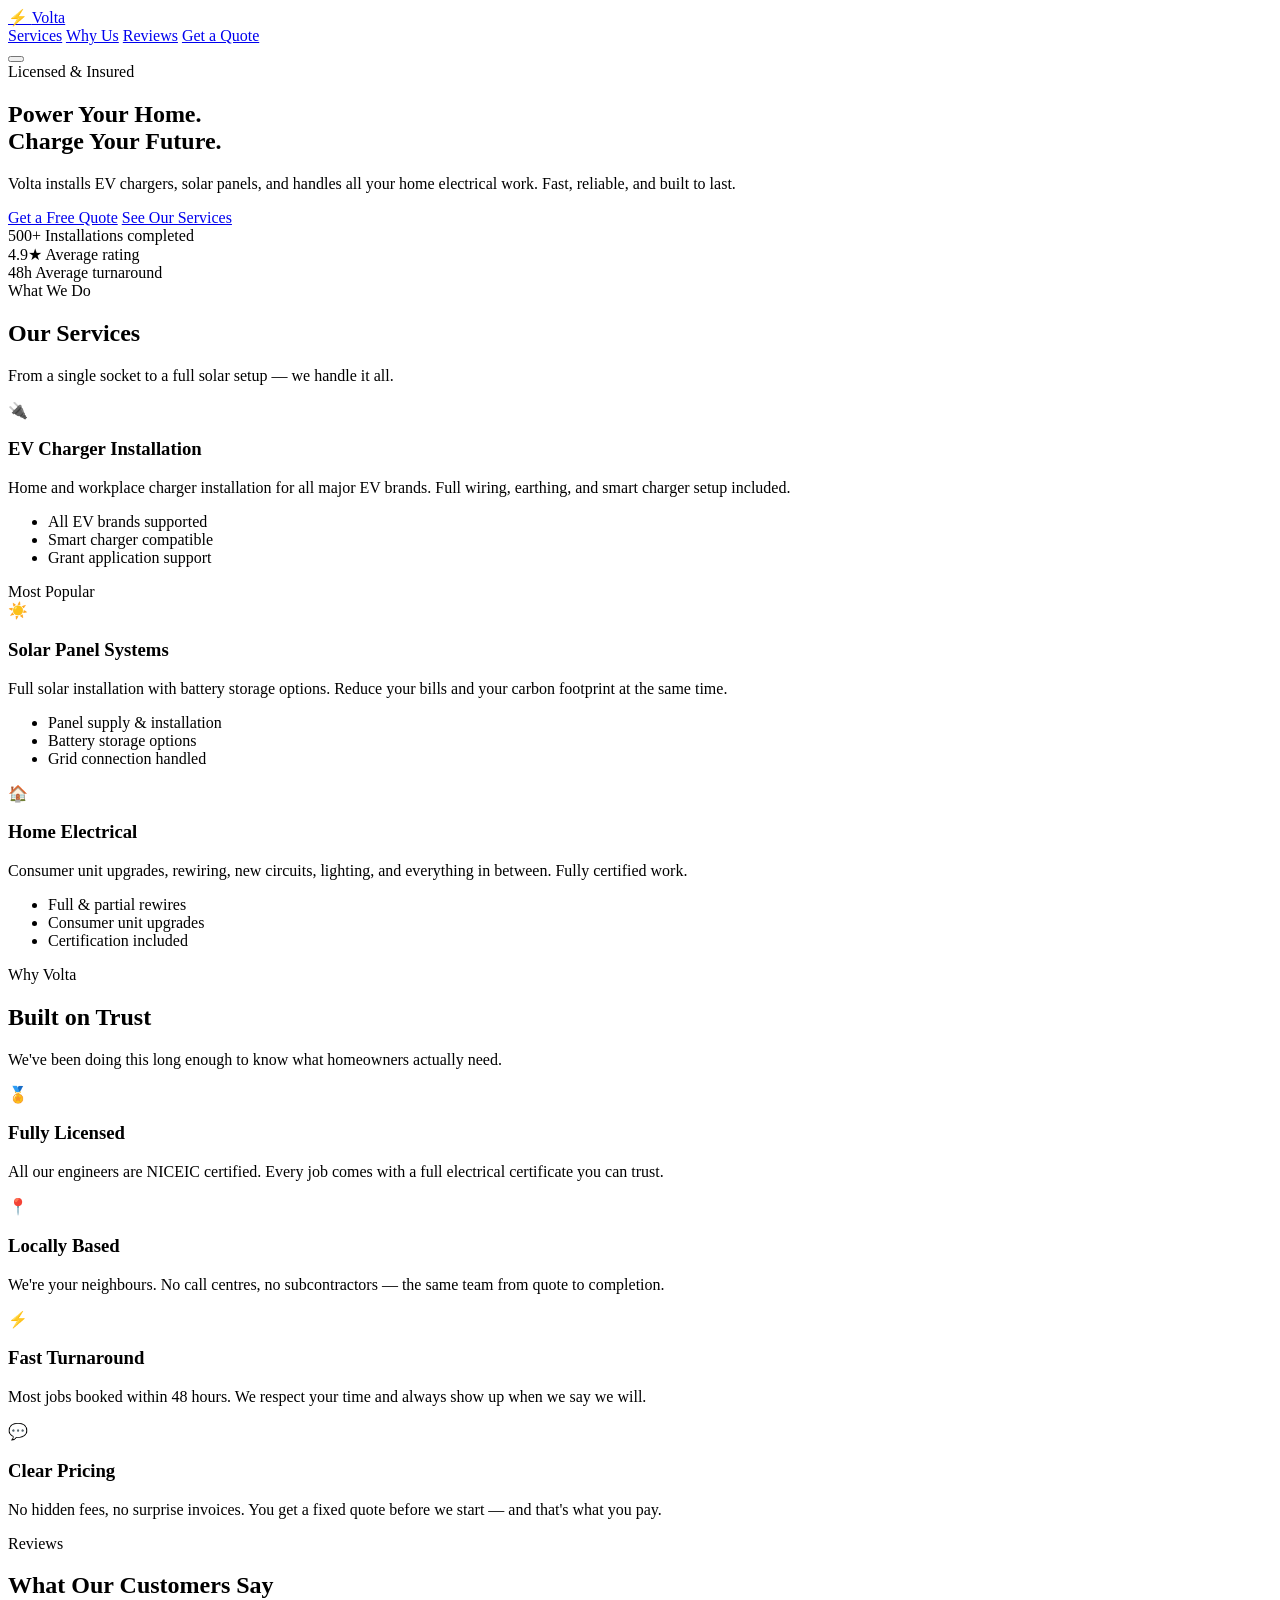
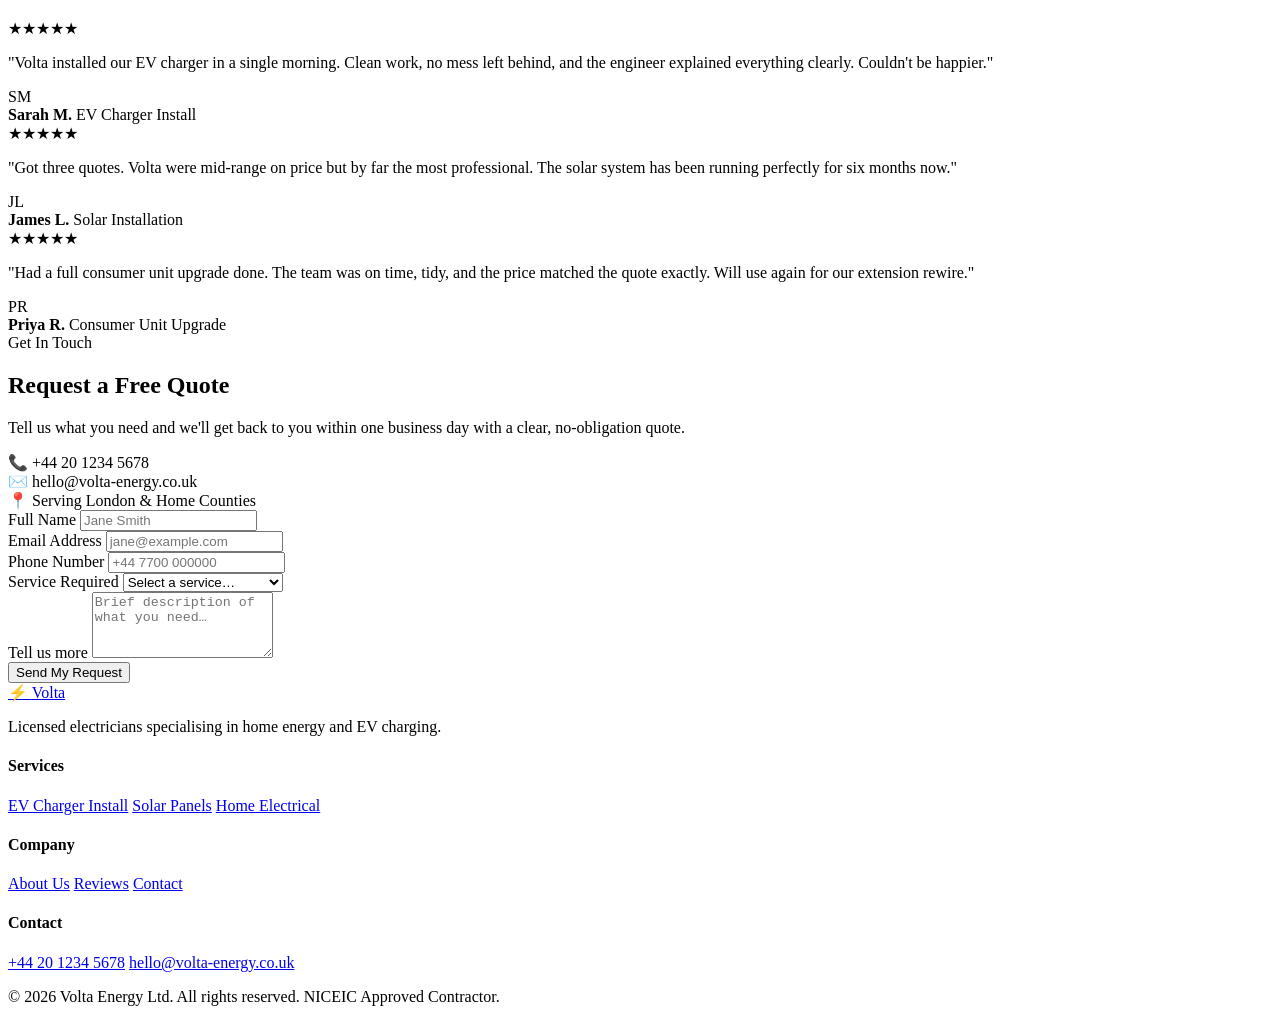
==== index.html @ b539d24e "Initial commit - Volta landing page" ====
<!DOCTYPE html>
<html lang="en">
  <head>
    <meta charset="UTF-8" />
    <meta name="viewport" content="width=device-width, initial-scale=1.0" />
    <meta name="description" content="Volta — Licensed electricians specialising in EV charger installation, solar panels, and home electrical work. Get a free quote today." />
    <title>Volta | Home Energy & EV Charging Specialists</title>
    <link rel="preconnect" href="https://fonts.googleapis.com" />
    <link rel="preconnect" href="https://fonts.gstatic.com" crossorigin />
    <link href="https://fonts.googleapis.com/css2?family=Inter:wght@400;500;600;700;800;900&display=swap" rel="stylesheet" />
    <link rel="stylesheet" href="css/style.css" />
  </head>
  <body>

    <!-- ========== HEADER ========== -->
    <header class="header">
      <div class="container header__inner">
        <a href="/" class="logo">
          <span class="logo__mark">⚡</span>
          <span class="logo__text">Volta</span>
        </a>
        <nav class="nav" id="nav">
          <a href="#services" class="nav__link">Services</a>
          <a href="#why-us" class="nav__link">Why Us</a>
          <a href="#testimonials" class="nav__link">Reviews</a>
          <a href="#contact" class="nav__link nav__link--cta">Get a Quote</a>
        </nav>
        <button class="burger" id="burger" aria-label="Toggle menu" aria-expanded="false">
          <span></span>
          <span></span>
          <span></span>
        </button>
      </div>
    </header>

    <main>

      <!-- ========== HERO ========== -->
      <section class="hero">
        <div class="container hero__inner">
          <div class="hero__content">
            <span class="badge">Licensed & Insured</span>
            <h1 class="hero__title">Power Your Home.<br>Charge Your Future.</h1>
            <p class="hero__subtitle">Volta installs EV chargers, solar panels, and handles all your home electrical work. Fast, reliable, and built to last.</p>
            <div class="hero__actions">
              <a href="#contact" class="btn btn--primary">Get a Free Quote</a>
              <a href="#services" class="btn btn--ghost">See Our Services</a>
            </div>
          </div>
          <div class="hero__visual">
            <div class="hero__stat-card">
              <span class="hero__stat-number">500+</span>
              <span class="hero__stat-label">Installations completed</span>
            </div>
            <div class="hero__stat-card">
              <span class="hero__stat-number">4.9★</span>
              <span class="hero__stat-label">Average rating</span>
            </div>
            <div class="hero__stat-card">
              <span class="hero__stat-number">48h</span>
              <span class="hero__stat-label">Average turnaround</span>
            </div>
          </div>
        </div>
      </section>

      <!-- ========== SERVICES ========== -->
      <section class="services section" id="services">
        <div class="container">
          <div class="section-header">
            <span class="section-label">What We Do</span>
            <h2 class="section-title">Our Services</h2>
            <p class="section-subtitle">From a single socket to a full solar setup — we handle it all.</p>
          </div>
          <div class="services__grid">
            <div class="service-card">
              <div class="service-card__icon">🔌</div>
              <h3 class="service-card__title">EV Charger Installation</h3>
              <p class="service-card__text">Home and workplace charger installation for all major EV brands. Full wiring, earthing, and smart charger setup included.</p>
              <ul class="service-card__list">
                <li>All EV brands supported</li>
                <li>Smart charger compatible</li>
                <li>Grant application support</li>
              </ul>
            </div>
            <div class="service-card service-card--featured">
              <div class="service-card__badge">Most Popular</div>
              <div class="service-card__icon">☀️</div>
              <h3 class="service-card__title">Solar Panel Systems</h3>
              <p class="service-card__text">Full solar installation with battery storage options. Reduce your bills and your carbon footprint at the same time.</p>
              <ul class="service-card__list">
                <li>Panel supply & installation</li>
                <li>Battery storage options</li>
                <li>Grid connection handled</li>
              </ul>
            </div>
            <div class="service-card">
              <div class="service-card__icon">🏠</div>
              <h3 class="service-card__title">Home Electrical</h3>
              <p class="service-card__text">Consumer unit upgrades, rewiring, new circuits, lighting, and everything in between. Fully certified work.</p>
              <ul class="service-card__list">
                <li>Full & partial rewires</li>
                <li>Consumer unit upgrades</li>
                <li>Certification included</li>
              </ul>
            </div>
          </div>
        </div>
      </section>

      <!-- ========== WHY US ========== -->
      <section class="why-us section" id="why-us">
        <div class="container">
          <div class="section-header">
            <span class="section-label">Why Volta</span>
            <h2 class="section-title">Built on Trust</h2>
            <p class="section-subtitle">We've been doing this long enough to know what homeowners actually need.</p>
          </div>
          <div class="why-us__grid">
            <div class="trust-item">
              <div class="trust-item__icon">🏅</div>
              <h3 class="trust-item__title">Fully Licensed</h3>
              <p class="trust-item__text">All our engineers are NICEIC certified. Every job comes with a full electrical certificate you can trust.</p>
            </div>
            <div class="trust-item">
              <div class="trust-item__icon">📍</div>
              <h3 class="trust-item__title">Locally Based</h3>
              <p class="trust-item__text">We're your neighbours. No call centres, no subcontractors — the same team from quote to completion.</p>
            </div>
            <div class="trust-item">
              <div class="trust-item__icon">⚡</div>
              <h3 class="trust-item__title">Fast Turnaround</h3>
              <p class="trust-item__text">Most jobs booked within 48 hours. We respect your time and always show up when we say we will.</p>
            </div>
            <div class="trust-item">
              <div class="trust-item__icon">💬</div>
              <h3 class="trust-item__title">Clear Pricing</h3>
              <p class="trust-item__text">No hidden fees, no surprise invoices. You get a fixed quote before we start — and that's what you pay.</p>
            </div>
          </div>
        </div>
      </section>

      <!-- ========== TESTIMONIALS ========== -->
      <section class="testimonials section" id="testimonials">
        <div class="container">
          <div class="section-header">
            <span class="section-label">Reviews</span>
            <h2 class="section-title">What Our Customers Say</h2>
          </div>
          <div class="testimonials__grid">
            <div class="testimonial-card">
              <div class="testimonial-card__stars">★★★★★</div>
              <p class="testimonial-card__text">"Volta installed our EV charger in a single morning. Clean work, no mess left behind, and the engineer explained everything clearly. Couldn't be happier."</p>
              <div class="testimonial-card__author">
                <div class="testimonial-card__avatar">SM</div>
                <div>
                  <strong>Sarah M.</strong>
                  <span>EV Charger Install</span>
                </div>
              </div>
            </div>
            <div class="testimonial-card">
              <div class="testimonial-card__stars">★★★★★</div>
              <p class="testimonial-card__text">"Got three quotes. Volta were mid-range on price but by far the most professional. The solar system has been running perfectly for six months now."</p>
              <div class="testimonial-card__author">
                <div class="testimonial-card__avatar">JL</div>
                <div>
                  <strong>James L.</strong>
                  <span>Solar Installation</span>
                </div>
              </div>
            </div>
            <div class="testimonial-card">
              <div class="testimonial-card__stars">★★★★★</div>
              <p class="testimonial-card__text">"Had a full consumer unit upgrade done. The team was on time, tidy, and the price matched the quote exactly. Will use again for our extension rewire."</p>
              <div class="testimonial-card__author">
                <div class="testimonial-card__avatar">PR</div>
                <div>
                  <strong>Priya R.</strong>
                  <span>Consumer Unit Upgrade</span>
                </div>
              </div>
            </div>
          </div>
        </div>
      </section>

      <!-- ========== CONTACT ========== -->
      <section class="contact section" id="contact">
        <div class="container">
          <div class="contact__inner">
            <div class="contact__info">
              <span class="section-label">Get In Touch</span>
              <h2 class="section-title">Request a Free Quote</h2>
              <p>Tell us what you need and we'll get back to you within one business day with a clear, no-obligation quote.</p>
              <div class="contact__details">
                <div class="contact__detail">
                  <span>📞</span>
                  <span>+44 20 1234 5678</span>
                </div>
                <div class="contact__detail">
                  <span>✉️</span>
                  <span>hello@volta-energy.co.uk</span>
                </div>
                <div class="contact__detail">
                  <span>📍</span>
                  <span>Serving London & Home Counties</span>
                </div>
              </div>
            </div>
            <form class="contact__form" name="quote" method="POST" data-netlify="true" netlify-honeypot="bot-field">
              <!-- Netlify hidden field -->
              <input type="hidden" name="form-name" value="quote" />
              <p hidden><input name="bot-field" /></p>

              <div class="form-group">
                <label for="name">Full Name</label>
                <input type="text" id="name" name="name" placeholder="Jane Smith" required />
              </div>
              <div class="form-group">
                <label for="email">Email Address</label>
                <input type="email" id="email" name="email" placeholder="jane@example.com" required />
              </div>
              <div class="form-group">
                <label for="phone">Phone Number</label>
                <input type="tel" id="phone" name="phone" placeholder="+44 7700 000000" />
              </div>
              <div class="form-group">
                <label for="service">Service Required</label>
                <select id="service" name="service" required>
                  <option value="" disabled selected>Select a service…</option>
                  <option value="ev-charger">EV Charger Installation</option>
                  <option value="solar">Solar Panel System</option>
                  <option value="home-electrical">Home Electrical</option>
                  <option value="other">Other / Not sure</option>
                </select>
              </div>
              <div class="form-group">
                <label for="message">Tell us more</label>
                <textarea id="message" name="message" rows="4" placeholder="Brief description of what you need…"></textarea>
              </div>
              <button type="submit" class="btn btn--primary btn--full">Send My Request</button>
            </form>
          </div>
        </div>
      </section>

    </main>

    <!-- ========== FOOTER ========== -->
    <footer class="footer">
      <div class="container footer__inner">
        <div class="footer__brand">
          <a href="/" class="logo">
            <span class="logo__mark">⚡</span>
            <span class="logo__text">Volta</span>
          </a>
          <p>Licensed electricians specialising in home energy and EV charging.</p>
        </div>
        <div class="footer__links">
          <h4>Services</h4>
          <a href="#services">EV Charger Install</a>
          <a href="#services">Solar Panels</a>
          <a href="#services">Home Electrical</a>
        </div>
        <div class="footer__links">
          <h4>Company</h4>
          <a href="#why-us">About Us</a>
          <a href="#testimonials">Reviews</a>
          <a href="#contact">Contact</a>
        </div>
        <div class="footer__links">
          <h4>Contact</h4>
          <a href="tel:+442012345678">+44 20 1234 5678</a>
          <a href="mailto:hello@volta-energy.co.uk">hello@volta-energy.co.uk</a>
        </div>
      </div>
      <div class="footer__bottom">
        <div class="container">
          <p>© 2026 Volta Energy Ltd. All rights reserved. NICEIC Approved Contractor.</p>
        </div>
      </div>
    </footer>

    <script src="js/main.js"></script>
  </body>
</html>
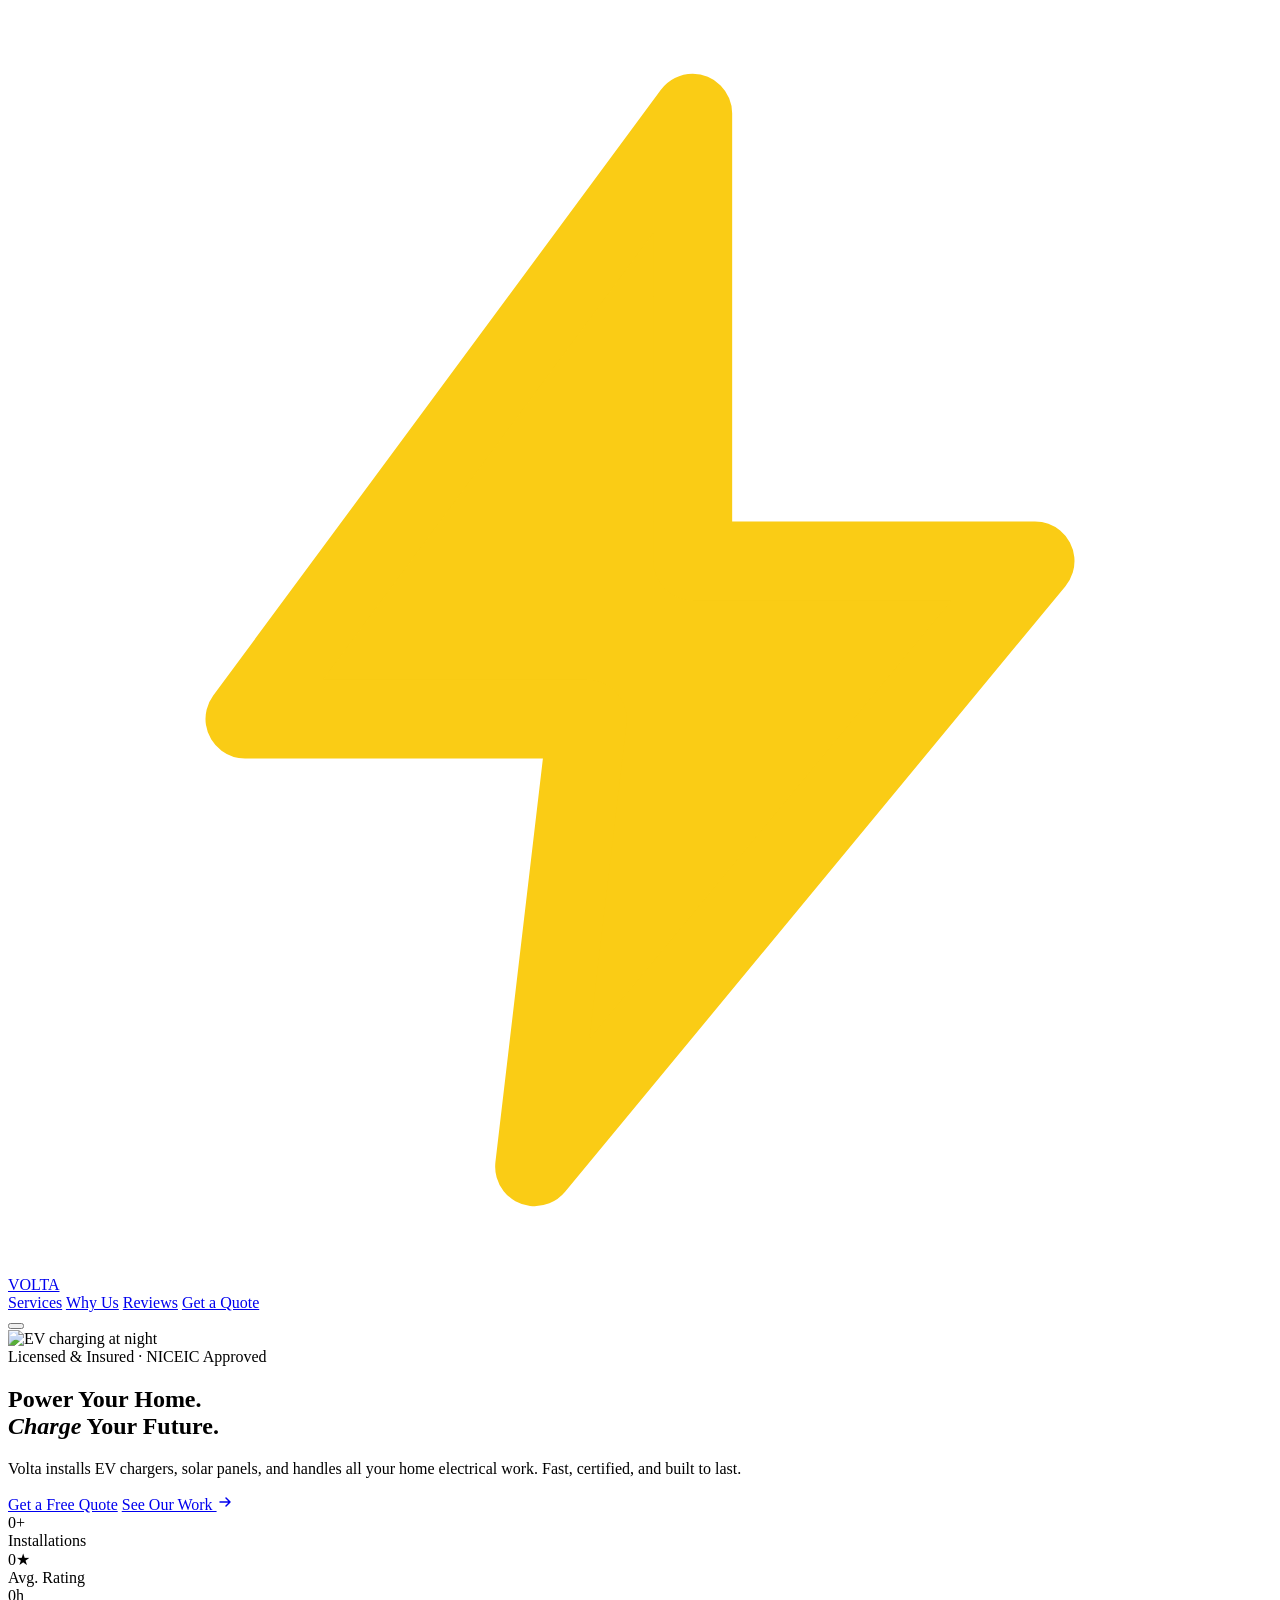
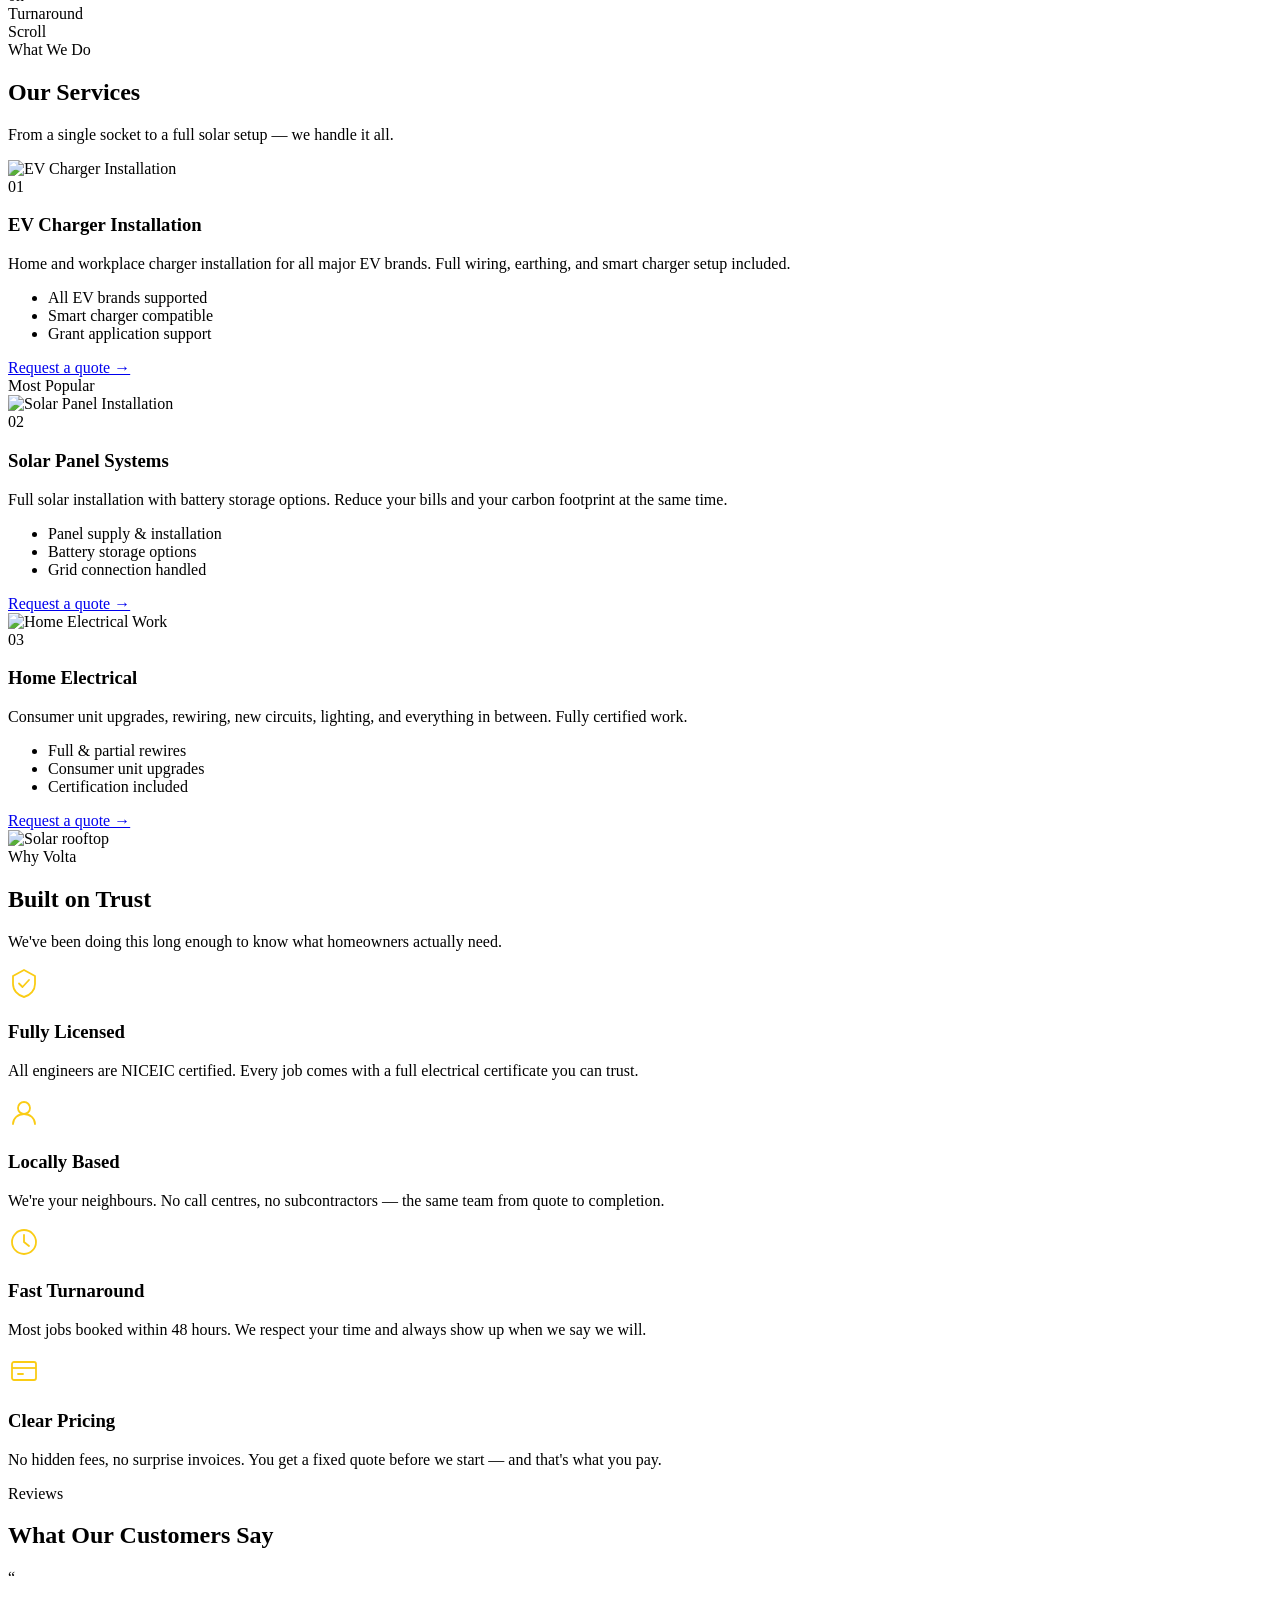
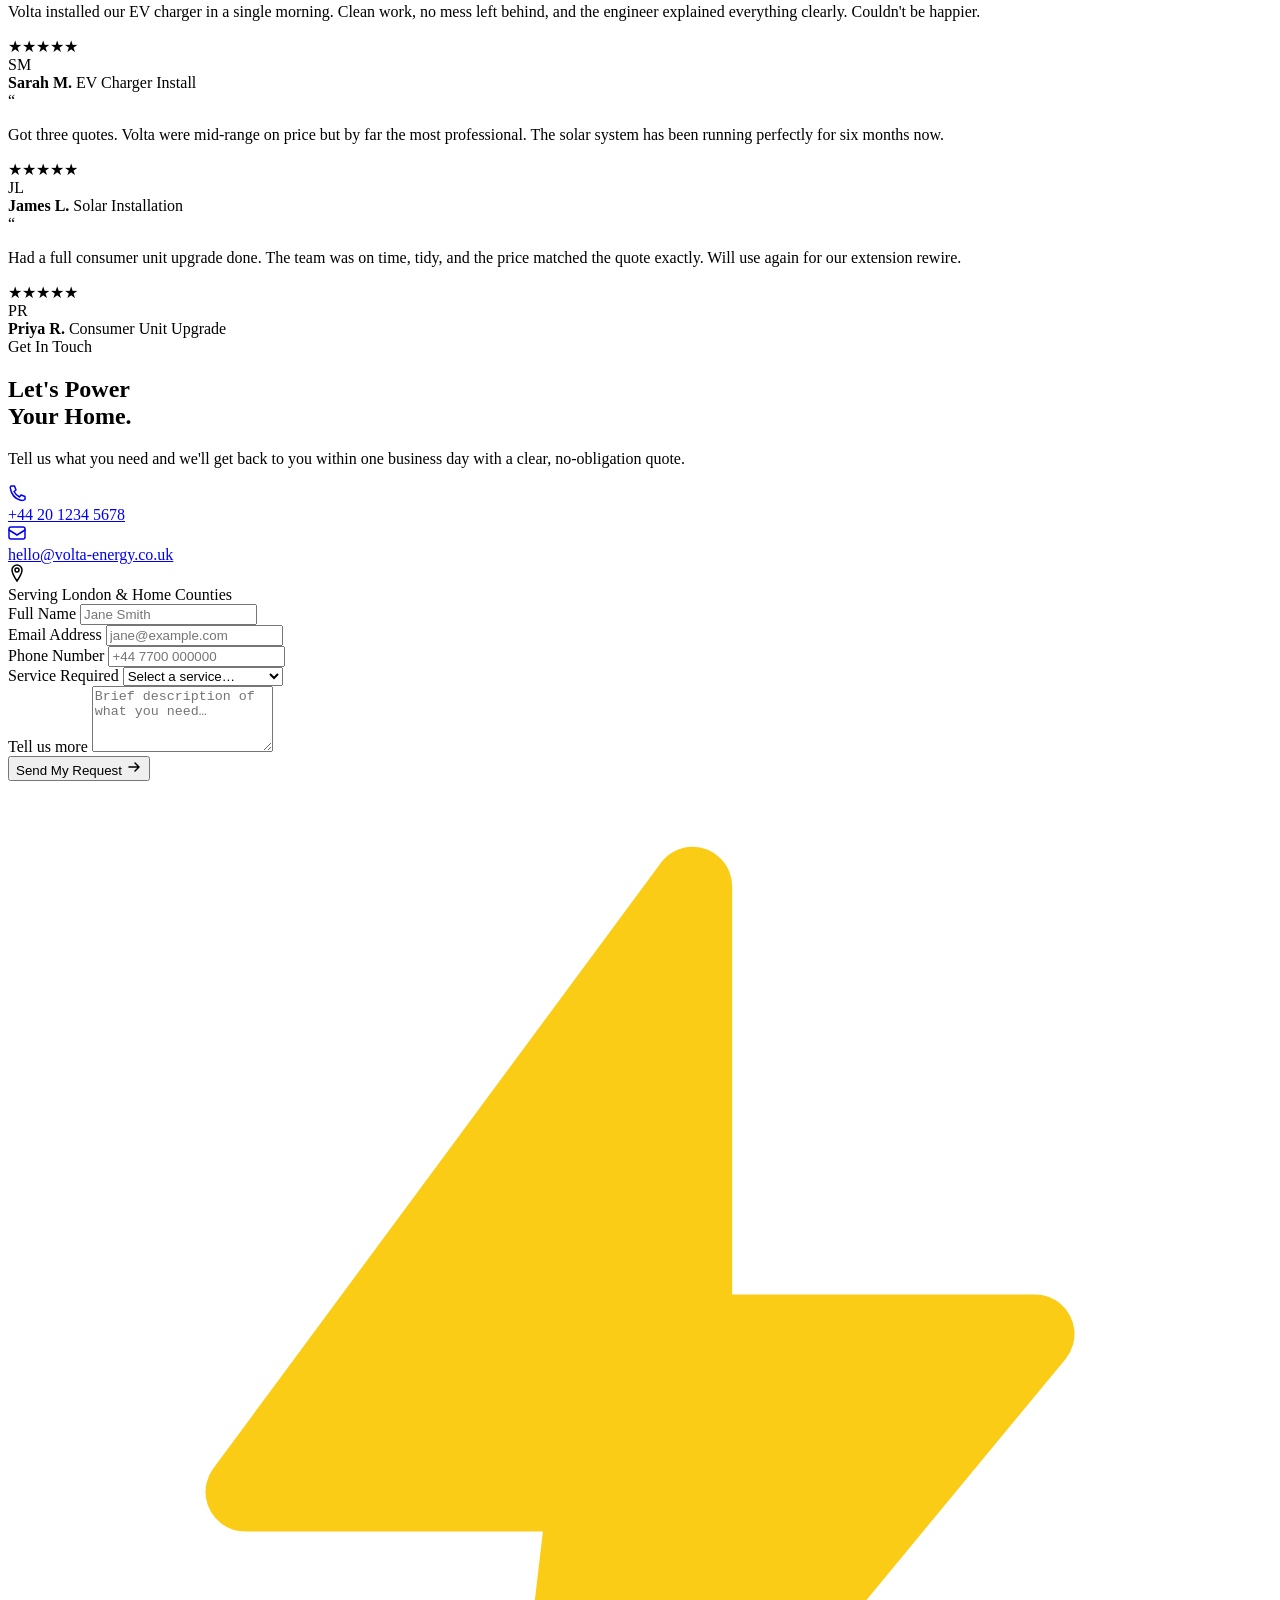
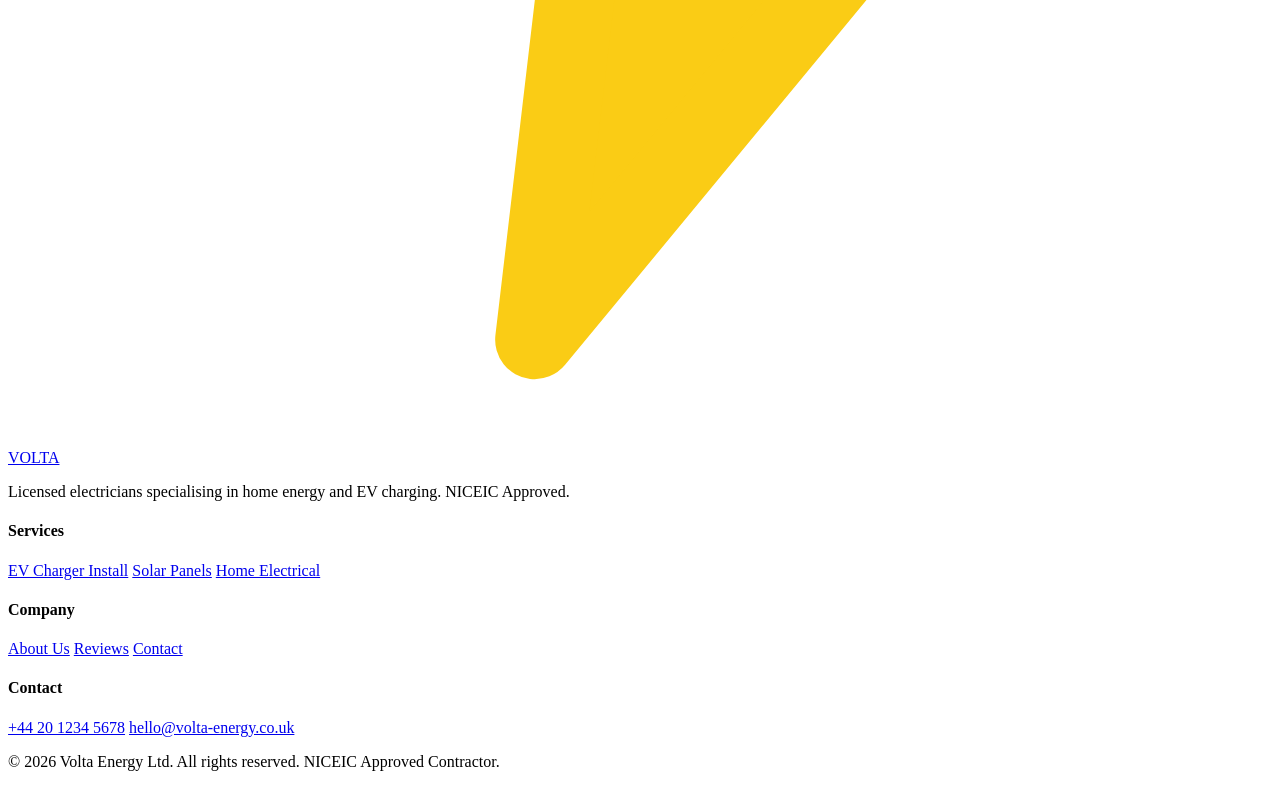
==== commit 6ef3f8d9: "feat: v2.0 redesign - parallax, scroll revealm dark themem unsplash images" ====
--- a/index.html
+++ b/index.html
@@ -7,17 +7,19 @@
     <title>Volta | Home Energy & EV Charging Specialists</title>
     <link rel="preconnect" href="https://fonts.googleapis.com" />
     <link rel="preconnect" href="https://fonts.gstatic.com" crossorigin />
-    <link href="https://fonts.googleapis.com/css2?family=Inter:wght@400;500;600;700;800;900&display=swap" rel="stylesheet" />
+    <link href="https://fonts.googleapis.com/css2?family=Barlow+Condensed:wght@600;700;800;900&family=DM+Sans:ital,wght@0,300;0,400;0,500;0,600;1,300&display=swap" rel="stylesheet" />
     <link rel="stylesheet" href="css/style.css" />
   </head>
   <body>
 
     <!-- ========== HEADER ========== -->
-    <header class="header">
+    <header class="header" id="header">
       <div class="container header__inner">
         <a href="/" class="logo">
-          <span class="logo__mark">⚡</span>
-          <span class="logo__text">Volta</span>
+          <svg class="logo__bolt" viewBox="0 0 24 24" fill="none" xmlns="http://www.w3.org/2000/svg">
+            <path d="M13 2L4.5 13.5H11L10 22L19.5 10.5H13L13 2Z" fill="#FACC15" stroke="#FACC15" stroke-width="1.5" stroke-linejoin="round"/>
+          </svg>
+          <span class="logo__text">VOLTA</span>
         </a>
         <nav class="nav" id="nav">
           <a href="#services" class="nav__link">Services</a>
@@ -26,9 +28,7 @@
           <a href="#contact" class="nav__link nav__link--cta">Get a Quote</a>
         </nav>
         <button class="burger" id="burger" aria-label="Toggle menu" aria-expanded="false">
-          <span></span>
-          <span></span>
-          <span></span>
+          <span></span><span></span><span></span>
         </button>
       </div>
     </header>
@@ -36,104 +36,169 @@
     <main>
 
       <!-- ========== HERO ========== -->
-      <section class="hero">
+      <section class="hero" id="hero">
+        <div class="hero__bg" id="heroBg">
+          <img src="https://images.unsplash.com/photo-1593941707882-a5bba14938c7?w=1800&q=80&auto=format&fit=crop" alt="EV charging at night" class="hero__bg-img" />
+          <div class="hero__bg-overlay"></div>
+          <div class="hero__grid-lines"></div>
+        </div>
+
         <div class="container hero__inner">
           <div class="hero__content">
-            <span class="badge">Licensed & Insured</span>
-            <h1 class="hero__title">Power Your Home.<br>Charge Your Future.</h1>
-            <p class="hero__subtitle">Volta installs EV chargers, solar panels, and handles all your home electrical work. Fast, reliable, and built to last.</p>
-            <div class="hero__actions">
+            <div class="hero__eyebrow reveal">
+              <span class="eyebrow-dot"></span>
+              Licensed & Insured · NICEIC Approved
+            </div>
+            <h1 class="hero__title reveal reveal--delay-1">
+              Power Your Home.<br>
+              <em>Charge</em> Your Future.
+            </h1>
+            <p class="hero__subtitle reveal reveal--delay-2">
+              Volta installs EV chargers, solar panels, and handles all your home electrical work. Fast, certified, and built to last.
+            </p>
+            <div class="hero__actions reveal reveal--delay-3">
               <a href="#contact" class="btn btn--primary">Get a Free Quote</a>
-              <a href="#services" class="btn btn--ghost">See Our Services</a>
-            </div>
-          </div>
-          <div class="hero__visual">
-            <div class="hero__stat-card">
-              <span class="hero__stat-number">500+</span>
-              <span class="hero__stat-label">Installations completed</span>
-            </div>
-            <div class="hero__stat-card">
-              <span class="hero__stat-number">4.9★</span>
-              <span class="hero__stat-label">Average rating</span>
-            </div>
-            <div class="hero__stat-card">
-              <span class="hero__stat-number">48h</span>
-              <span class="hero__stat-label">Average turnaround</span>
-            </div>
-          </div>
+              <a href="#services" class="btn btn--ghost">
+                See Our Work
+                <svg width="16" height="16" viewBox="0 0 16 16" fill="none"><path d="M3 8H13M13 8L9 4M13 8L9 12" stroke="currentColor" stroke-width="1.5" stroke-linecap="round" stroke-linejoin="round"/></svg>
+              </a>
+            </div>
+          </div>
+
+          <div class="hero__stats reveal reveal--delay-2">
+            <div class="stat">
+              <div class="stat__top">
+                <span class="stat__number" data-count="500">0</span><span class="stat__suffix">+</span>
+              </div>
+              <span class="stat__label">Installations</span>
+            </div>
+            <div class="stat__divider"></div>
+            <div class="stat">
+              <div class="stat__top">
+                <span class="stat__number" data-count="49" data-divide="10">0</span><span class="stat__suffix">★</span>
+              </div>
+              <span class="stat__label">Avg. Rating</span>
+            </div>
+            <div class="stat__divider"></div>
+            <div class="stat">
+              <div class="stat__top">
+                <span class="stat__number" data-count="48">0</span><span class="stat__suffix">h</span>
+              </div>
+              <span class="stat__label">Turnaround</span>
+            </div>
+          </div>
+        </div>
+
+        <div class="hero__scroll-indicator">
+          <div class="hero__scroll-line"></div>
+          <span>Scroll</span>
         </div>
       </section>
 
       <!-- ========== SERVICES ========== -->
       <section class="services section" id="services">
         <div class="container">
-          <div class="section-header">
+          <div class="section-header reveal">
             <span class="section-label">What We Do</span>
             <h2 class="section-title">Our Services</h2>
             <p class="section-subtitle">From a single socket to a full solar setup — we handle it all.</p>
           </div>
           <div class="services__grid">
-            <div class="service-card">
-              <div class="service-card__icon">🔌</div>
-              <h3 class="service-card__title">EV Charger Installation</h3>
-              <p class="service-card__text">Home and workplace charger installation for all major EV brands. Full wiring, earthing, and smart charger setup included.</p>
-              <ul class="service-card__list">
-                <li>All EV brands supported</li>
-                <li>Smart charger compatible</li>
-                <li>Grant application support</li>
-              </ul>
-            </div>
-            <div class="service-card service-card--featured">
+
+            <article class="service-card reveal reveal--delay-1">
+              <div class="service-card__image-wrap">
+                <img src="https://images.unsplash.com/photo-1558618666-fcd25c85cd64?w=800&q=80&auto=format&fit=crop" alt="EV Charger Installation" loading="lazy" />
+              </div>
+              <div class="service-card__body">
+                <span class="service-card__number">01</span>
+                <h3 class="service-card__title">EV Charger Installation</h3>
+                <p class="service-card__text">Home and workplace charger installation for all major EV brands. Full wiring, earthing, and smart charger setup included.</p>
+                <ul class="service-card__list">
+                  <li>All EV brands supported</li>
+                  <li>Smart charger compatible</li>
+                  <li>Grant application support</li>
+                </ul>
+                <a href="#contact" class="service-card__cta">Request a quote →</a>
+              </div>
+            </article>
+
+            <article class="service-card service-card--featured reveal reveal--delay-2">
               <div class="service-card__badge">Most Popular</div>
-              <div class="service-card__icon">☀️</div>
-              <h3 class="service-card__title">Solar Panel Systems</h3>
-              <p class="service-card__text">Full solar installation with battery storage options. Reduce your bills and your carbon footprint at the same time.</p>
-              <ul class="service-card__list">
-                <li>Panel supply & installation</li>
-                <li>Battery storage options</li>
-                <li>Grid connection handled</li>
-              </ul>
-            </div>
-            <div class="service-card">
-              <div class="service-card__icon">🏠</div>
-              <h3 class="service-card__title">Home Electrical</h3>
-              <p class="service-card__text">Consumer unit upgrades, rewiring, new circuits, lighting, and everything in between. Fully certified work.</p>
-              <ul class="service-card__list">
-                <li>Full & partial rewires</li>
-                <li>Consumer unit upgrades</li>
-                <li>Certification included</li>
-              </ul>
-            </div>
-          </div>
-        </div>
-      </section>
-
-      <!-- ========== WHY US ========== -->
-      <section class="why-us section" id="why-us">
-        <div class="container">
-          <div class="section-header">
+              <div class="service-card__image-wrap">
+                <img src="https://images.unsplash.com/photo-1509391366360-2e959784a276?w=800&q=80&auto=format&fit=crop" alt="Solar Panel Installation" loading="lazy" />
+              </div>
+              <div class="service-card__body">
+                <span class="service-card__number">02</span>
+                <h3 class="service-card__title">Solar Panel Systems</h3>
+                <p class="service-card__text">Full solar installation with battery storage options. Reduce your bills and your carbon footprint at the same time.</p>
+                <ul class="service-card__list">
+                  <li>Panel supply & installation</li>
+                  <li>Battery storage options</li>
+                  <li>Grid connection handled</li>
+                </ul>
+                <a href="#contact" class="service-card__cta">Request a quote →</a>
+              </div>
+            </article>
+
+            <article class="service-card reveal reveal--delay-3">
+              <div class="service-card__image-wrap">
+                <img src="https://images.unsplash.com/photo-1621905251189-08b45d6a269e?w=800&q=80&auto=format&fit=crop" alt="Home Electrical Work" loading="lazy" />
+              </div>
+              <div class="service-card__body">
+                <span class="service-card__number">03</span>
+                <h3 class="service-card__title">Home Electrical</h3>
+                <p class="service-card__text">Consumer unit upgrades, rewiring, new circuits, lighting, and everything in between. Fully certified work.</p>
+                <ul class="service-card__list">
+                  <li>Full & partial rewires</li>
+                  <li>Consumer unit upgrades</li>
+                  <li>Certification included</li>
+                </ul>
+                <a href="#contact" class="service-card__cta">Request a quote →</a>
+              </div>
+            </article>
+
+          </div>
+        </div>
+      </section>
+
+      <!-- ========== WHY US — full bleed parallax ========== -->
+      <section class="why-us" id="why-us">
+        <div class="why-us__bg" id="whyUsBg">
+          <img src="https://images.unsplash.com/photo-1497435334941-8c899ee9e8e9?w=1800&q=80&auto=format&fit=crop" alt="Solar rooftop" loading="lazy" />
+          <div class="why-us__overlay"></div>
+        </div>
+        <div class="container why-us__inner">
+          <div class="section-header reveal">
             <span class="section-label">Why Volta</span>
-            <h2 class="section-title">Built on Trust</h2>
-            <p class="section-subtitle">We've been doing this long enough to know what homeowners actually need.</p>
-          </div>
-          <div class="why-us__grid">
-            <div class="trust-item">
-              <div class="trust-item__icon">🏅</div>
+            <h2 class="section-title section-title--light">Built on Trust</h2>
+            <p class="section-subtitle section-subtitle--light">We've been doing this long enough to know what homeowners actually need.</p>
+          </div>
+          <div class="trust-grid">
+            <div class="trust-item reveal reveal--delay-1">
+              <div class="trust-item__icon">
+                <svg width="32" height="32" viewBox="0 0 32 32" fill="none"><path d="M16 3L5 9V17C5 23 9.5 28.5 16 30C22.5 28.5 27 23 27 17V9L16 3Z" stroke="#FACC15" stroke-width="1.8" stroke-linejoin="round"/><path d="M11 16.5L14.5 20L21 13" stroke="#FACC15" stroke-width="1.8" stroke-linecap="round" stroke-linejoin="round"/></svg>
+              </div>
               <h3 class="trust-item__title">Fully Licensed</h3>
-              <p class="trust-item__text">All our engineers are NICEIC certified. Every job comes with a full electrical certificate you can trust.</p>
-            </div>
-            <div class="trust-item">
-              <div class="trust-item__icon">📍</div>
+              <p class="trust-item__text">All engineers are NICEIC certified. Every job comes with a full electrical certificate you can trust.</p>
+            </div>
+            <div class="trust-item reveal reveal--delay-2">
+              <div class="trust-item__icon">
+                <svg width="32" height="32" viewBox="0 0 32 32" fill="none"><circle cx="16" cy="12" r="6" stroke="#FACC15" stroke-width="1.8"/><path d="M5 28C5 22.477 9.925 18 16 18C22.075 18 27 22.477 27 28" stroke="#FACC15" stroke-width="1.8" stroke-linecap="round"/></svg>
+              </div>
               <h3 class="trust-item__title">Locally Based</h3>
               <p class="trust-item__text">We're your neighbours. No call centres, no subcontractors — the same team from quote to completion.</p>
             </div>
-            <div class="trust-item">
-              <div class="trust-item__icon">⚡</div>
+            <div class="trust-item reveal reveal--delay-3">
+              <div class="trust-item__icon">
+                <svg width="32" height="32" viewBox="0 0 32 32" fill="none"><circle cx="16" cy="16" r="12" stroke="#FACC15" stroke-width="1.8"/><path d="M16 9V16L21 20" stroke="#FACC15" stroke-width="1.8" stroke-linecap="round" stroke-linejoin="round"/></svg>
+              </div>
               <h3 class="trust-item__title">Fast Turnaround</h3>
               <p class="trust-item__text">Most jobs booked within 48 hours. We respect your time and always show up when we say we will.</p>
             </div>
-            <div class="trust-item">
-              <div class="trust-item__icon">💬</div>
+            <div class="trust-item reveal reveal--delay-4">
+              <div class="trust-item__icon">
+                <svg width="32" height="32" viewBox="0 0 32 32" fill="none"><rect x="4" y="7" width="24" height="18" rx="2" stroke="#FACC15" stroke-width="1.8"/><path d="M4 13H28" stroke="#FACC15" stroke-width="1.8"/><path d="M10 19H15" stroke="#FACC15" stroke-width="1.8" stroke-linecap="round"/></svg>
+              </div>
               <h3 class="trust-item__title">Clear Pricing</h3>
               <p class="trust-item__text">No hidden fees, no surprise invoices. You get a fixed quote before we start — and that's what you pay.</p>
             </div>
@@ -144,44 +209,57 @@
       <!-- ========== TESTIMONIALS ========== -->
       <section class="testimonials section" id="testimonials">
         <div class="container">
-          <div class="section-header">
+          <div class="section-header reveal">
             <span class="section-label">Reviews</span>
             <h2 class="section-title">What Our Customers Say</h2>
           </div>
           <div class="testimonials__grid">
-            <div class="testimonial-card">
-              <div class="testimonial-card__stars">★★★★★</div>
-              <p class="testimonial-card__text">"Volta installed our EV charger in a single morning. Clean work, no mess left behind, and the engineer explained everything clearly. Couldn't be happier."</p>
-              <div class="testimonial-card__author">
-                <div class="testimonial-card__avatar">SM</div>
-                <div>
-                  <strong>Sarah M.</strong>
-                  <span>EV Charger Install</span>
-                </div>
-              </div>
-            </div>
-            <div class="testimonial-card">
-              <div class="testimonial-card__stars">★★★★★</div>
-              <p class="testimonial-card__text">"Got three quotes. Volta were mid-range on price but by far the most professional. The solar system has been running perfectly for six months now."</p>
-              <div class="testimonial-card__author">
-                <div class="testimonial-card__avatar">JL</div>
-                <div>
-                  <strong>James L.</strong>
-                  <span>Solar Installation</span>
-                </div>
-              </div>
-            </div>
-            <div class="testimonial-card">
-              <div class="testimonial-card__stars">★★★★★</div>
-              <p class="testimonial-card__text">"Had a full consumer unit upgrade done. The team was on time, tidy, and the price matched the quote exactly. Will use again for our extension rewire."</p>
-              <div class="testimonial-card__author">
-                <div class="testimonial-card__avatar">PR</div>
-                <div>
-                  <strong>Priya R.</strong>
-                  <span>Consumer Unit Upgrade</span>
-                </div>
-              </div>
-            </div>
+
+            <div class="testimonial-card reveal reveal--delay-1">
+              <div class="testimonial-card__quote">&ldquo;</div>
+              <p class="testimonial-card__text">Volta installed our EV charger in a single morning. Clean work, no mess left behind, and the engineer explained everything clearly. Couldn't be happier.</p>
+              <div class="testimonial-card__footer">
+                <div class="testimonial-card__stars">★★★★★</div>
+                <div class="testimonial-card__author">
+                  <div class="testimonial-card__avatar">SM</div>
+                  <div>
+                    <strong>Sarah M.</strong>
+                    <span>EV Charger Install</span>
+                  </div>
+                </div>
+              </div>
+            </div>
+
+            <div class="testimonial-card reveal reveal--delay-2">
+              <div class="testimonial-card__quote">&ldquo;</div>
+              <p class="testimonial-card__text">Got three quotes. Volta were mid-range on price but by far the most professional. The solar system has been running perfectly for six months now.</p>
+              <div class="testimonial-card__footer">
+                <div class="testimonial-card__stars">★★★★★</div>
+                <div class="testimonial-card__author">
+                  <div class="testimonial-card__avatar">JL</div>
+                  <div>
+                    <strong>James L.</strong>
+                    <span>Solar Installation</span>
+                  </div>
+                </div>
+              </div>
+            </div>
+
+            <div class="testimonial-card reveal reveal--delay-3">
+              <div class="testimonial-card__quote">&ldquo;</div>
+              <p class="testimonial-card__text">Had a full consumer unit upgrade done. The team was on time, tidy, and the price matched the quote exactly. Will use again for our extension rewire.</p>
+              <div class="testimonial-card__footer">
+                <div class="testimonial-card__stars">★★★★★</div>
+                <div class="testimonial-card__author">
+                  <div class="testimonial-card__avatar">PR</div>
+                  <div>
+                    <strong>Priya R.</strong>
+                    <span>Consumer Unit Upgrade</span>
+                  </div>
+                </div>
+              </div>
+            </div>
+
           </div>
         </div>
       </section>
@@ -190,57 +268,69 @@
       <section class="contact section" id="contact">
         <div class="container">
           <div class="contact__inner">
-            <div class="contact__info">
+            <div class="contact__info reveal">
               <span class="section-label">Get In Touch</span>
-              <h2 class="section-title">Request a Free Quote</h2>
-              <p>Tell us what you need and we'll get back to you within one business day with a clear, no-obligation quote.</p>
+              <h2 class="contact__title">Let's Power<br><span class="contact__title-accent">Your Home.</span></h2>
+              <p class="contact__intro">Tell us what you need and we'll get back to you within one business day with a clear, no-obligation quote.</p>
               <div class="contact__details">
+                <a href="tel:+442012345678" class="contact__detail">
+                  <div class="contact__detail-icon">
+                    <svg width="18" height="18" viewBox="0 0 18 18" fill="none"><path d="M3.5 2H6.5L8 6L6 7.5C7 9.5 9.5 12 11.5 13L13 11L17 12.5V15.5C17 15.5 15 17 12 16C7 14.5 3.5 10 2.5 5C1.5 2 3.5 2 3.5 2Z" stroke="currentColor" stroke-width="1.5" stroke-linejoin="round"/></svg>
+                  </div>
+                  <span>+44 20 1234 5678</span>
+                </a>
+                <a href="mailto:hello@volta-energy.co.uk" class="contact__detail">
+                  <div class="contact__detail-icon">
+                    <svg width="18" height="18" viewBox="0 0 18 18" fill="none"><rect x="1" y="3" width="16" height="12" rx="2" stroke="currentColor" stroke-width="1.5"/><path d="M1 6L9 11L17 6" stroke="currentColor" stroke-width="1.5" stroke-linecap="round"/></svg>
+                  </div>
+                  <span>hello@volta-energy.co.uk</span>
+                </a>
                 <div class="contact__detail">
-                  <span>📞</span>
-                  <span>+44 20 1234 5678</span>
-                </div>
-                <div class="contact__detail">
-                  <span>✉️</span>
-                  <span>hello@volta-energy.co.uk</span>
-                </div>
-                <div class="contact__detail">
-                  <span>📍</span>
+                  <div class="contact__detail-icon">
+                    <svg width="18" height="18" viewBox="0 0 18 18" fill="none"><path d="M9 1C6.24 1 4 3.24 4 6C4 9.75 9 17 9 17C9 17 14 9.75 14 6C14 3.24 11.76 1 9 1Z" stroke="currentColor" stroke-width="1.5"/><circle cx="9" cy="6" r="2" stroke="currentColor" stroke-width="1.5"/></svg>
+                  </div>
                   <span>Serving London & Home Counties</span>
                 </div>
               </div>
             </div>
-            <form class="contact__form" name="quote" method="POST" data-netlify="true" netlify-honeypot="bot-field">
-              <!-- Netlify hidden field -->
+
+            <form class="contact__form reveal reveal--delay-1" name="quote" method="POST" action="/thank-you" data-netlify="true" netlify-honeypot="bot-field">
               <input type="hidden" name="form-name" value="quote" />
               <p hidden><input name="bot-field" /></p>
-
-              <div class="form-group">
-                <label for="name">Full Name</label>
-                <input type="text" id="name" name="name" placeholder="Jane Smith" required />
-              </div>
-              <div class="form-group">
-                <label for="email">Email Address</label>
-                <input type="email" id="email" name="email" placeholder="jane@example.com" required />
-              </div>
-              <div class="form-group">
-                <label for="phone">Phone Number</label>
-                <input type="tel" id="phone" name="phone" placeholder="+44 7700 000000" />
-              </div>
-              <div class="form-group">
-                <label for="service">Service Required</label>
-                <select id="service" name="service" required>
-                  <option value="" disabled selected>Select a service…</option>
-                  <option value="ev-charger">EV Charger Installation</option>
-                  <option value="solar">Solar Panel System</option>
-                  <option value="home-electrical">Home Electrical</option>
-                  <option value="other">Other / Not sure</option>
-                </select>
+              <div class="form-row">
+                <div class="form-group">
+                  <label for="name">Full Name</label>
+                  <input type="text" id="name" name="name" placeholder="Jane Smith" required />
+                </div>
+                <div class="form-group">
+                  <label for="email">Email Address</label>
+                  <input type="email" id="email" name="email" placeholder="jane@example.com" required />
+                </div>
+              </div>
+              <div class="form-row">
+                <div class="form-group">
+                  <label for="phone">Phone Number</label>
+                  <input type="tel" id="phone" name="phone" placeholder="+44 7700 000000" />
+                </div>
+                <div class="form-group">
+                  <label for="service">Service Required</label>
+                  <select id="service" name="service" required>
+                    <option value="" disabled selected>Select a service…</option>
+                    <option value="ev-charger">EV Charger Installation</option>
+                    <option value="solar">Solar Panel System</option>
+                    <option value="home-electrical">Home Electrical</option>
+                    <option value="other">Other / Not sure</option>
+                  </select>
+                </div>
               </div>
               <div class="form-group">
                 <label for="message">Tell us more</label>
                 <textarea id="message" name="message" rows="4" placeholder="Brief description of what you need…"></textarea>
               </div>
-              <button type="submit" class="btn btn--primary btn--full">Send My Request</button>
+              <button type="submit" class="btn btn--primary btn--full">
+                Send My Request
+                <svg width="16" height="16" viewBox="0 0 16 16" fill="none"><path d="M3 8H13M13 8L9 4M13 8L9 12" stroke="currentColor" stroke-width="1.5" stroke-linecap="round" stroke-linejoin="round"/></svg>
+              </button>
             </form>
           </div>
         </div>
@@ -253,10 +343,10 @@
       <div class="container footer__inner">
         <div class="footer__brand">
           <a href="/" class="logo">
-            <span class="logo__mark">⚡</span>
-            <span class="logo__text">Volta</span>
+            <svg class="logo__bolt" viewBox="0 0 24 24" fill="none"><path d="M13 2L4.5 13.5H11L10 22L19.5 10.5H13L13 2Z" fill="#FACC15" stroke="#FACC15" stroke-width="1.5" stroke-linejoin="round"/></svg>
+            <span class="logo__text">VOLTA</span>
           </a>
-          <p>Licensed electricians specialising in home energy and EV charging.</p>
+          <p>Licensed electricians specialising in home energy and EV charging. NICEIC Approved.</p>
         </div>
         <div class="footer__links">
           <h4>Services</h4>
